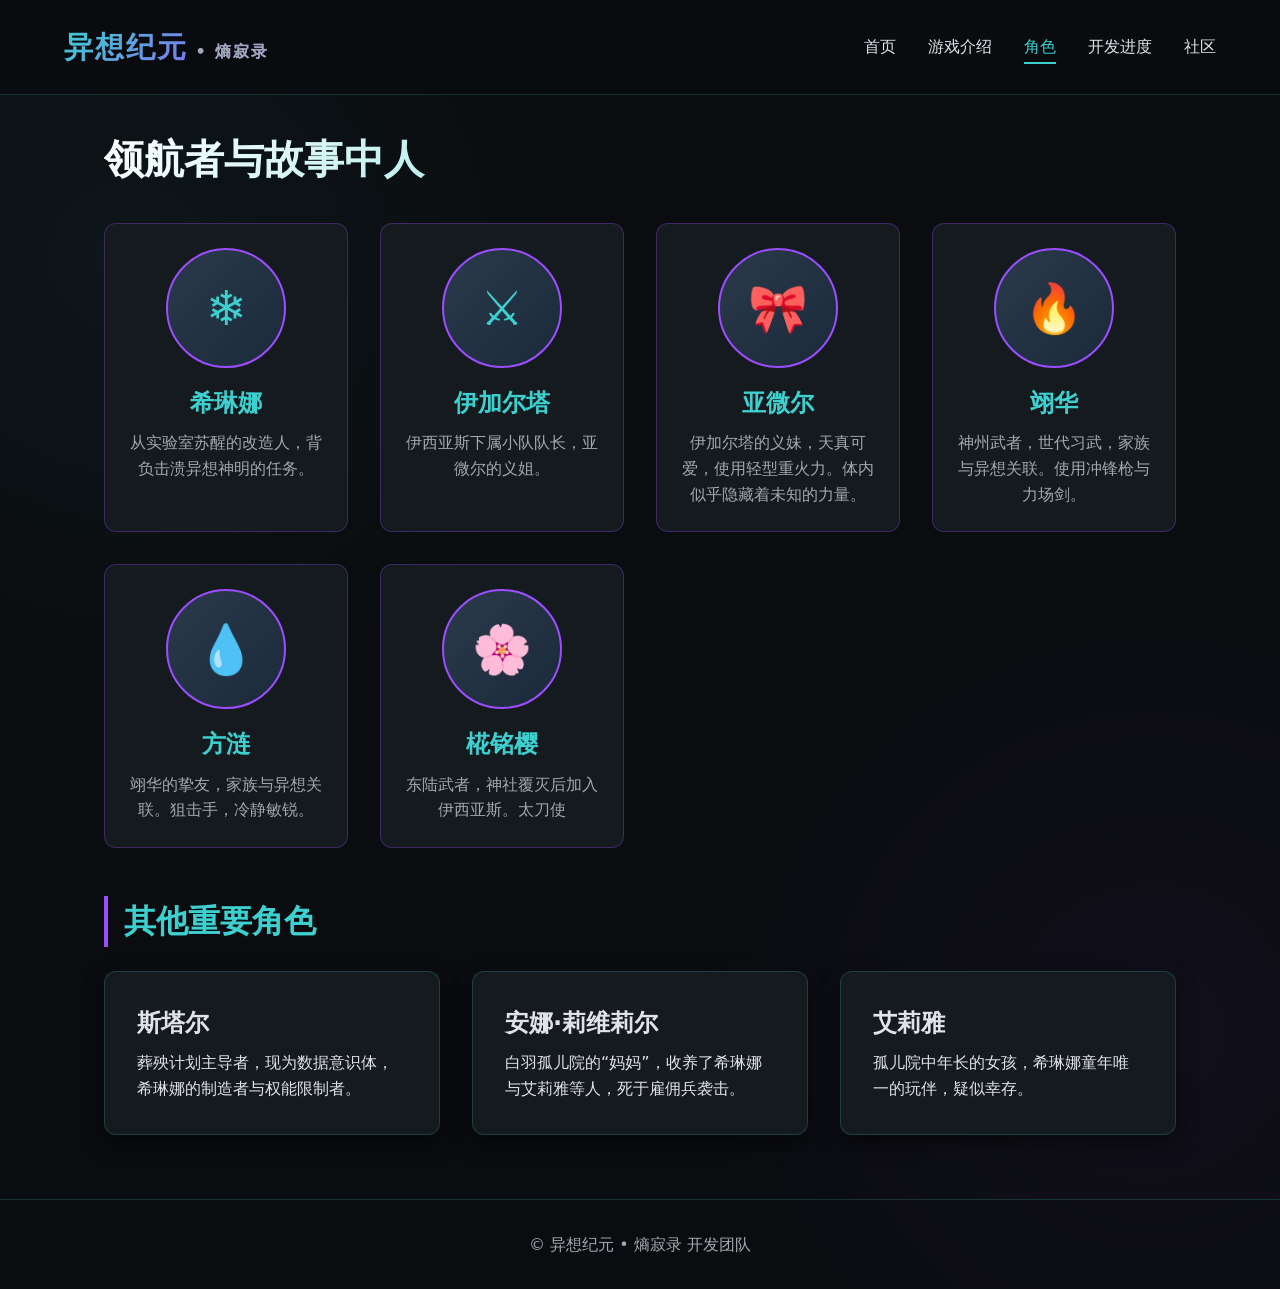
==== characters.html @ 0f1c640d "Add files via upload" ====
<!DOCTYPE html>
<html lang="zh">
<head>
    <meta charset="UTF-8">
    <meta name="viewport" content="width=device-width, initial-scale=1.0">
    <title>角色 · 主线剧情</title>
    <link rel="stylesheet" href="style.css">
</head>
<body>
    <nav class="navbar">
        <div class="logo">异想纪元<span> • ︎熵寂录</span></div>
        <div class="nav-links">
            <a href="index.html">首页</a>
            <a href="game.html">游戏介绍</a>
            <a href="characters.html" class="active">角色</a>
            <a href="progress.html">开发进度</a>
            <a href="community.html">社区</a>
        </div>
    </nav>

    <main class="container">
        <h1>领航者与故事中人</h1>
        <div class="char-grid">
            <!-- 希琳娜 -->
            <div class="char-card">
                <div class="char-avatar">❄️</div>
                <div class="char-name">希琳娜</div>
                <div class="char-desc">从实验室苏醒的改造人，背负击溃异想神明的任务。</div>
            </div>
            <!-- 伊加尔塔 -->
            <div class="char-card">
                <div class="char-avatar">⚔️</div>
                <div class="char-name">伊加尔塔</div>
                <div class="char-desc">伊西亚斯下属小队队长，亚微尔的义姐。</div>
            </div>
            <!-- 亚微尔 -->
            <div class="char-card">
                <div class="char-avatar">🎀</div>
                <div class="char-name">亚微尔</div>
                <div class="char-desc">伊加尔塔的义妹，天真可爱，使用轻型重火力。体内似乎隐藏着未知的力量。</div>
            </div>
            <!-- 翊华 -->
            <div class="char-card">
                <div class="char-avatar">🔥</div>
                <div class="char-name">翊华</div>
                <div class="char-desc">神州武者，世代习武，家族与异想关联。使用冲锋枪与力场剑。</div>
            </div>
            <!-- 方涟 -->
            <div class="char-card">
                <div class="char-avatar">💧</div>
                <div class="char-name">方涟</div>
                <div class="char-desc">翊华的挚友，家族与异想关联。狙击手，冷静敏锐。</div>
            </div>
            <!-- 椛铭樱 -->
            <div class="char-card">
                <div class="char-avatar">🌸</div>
                <div class="char-name">椛铭樱</div>
                <div class="char-desc">东陆武者，神社覆灭后加入伊西亚斯。太刀使</div>
            </div>
        </div>

        <section style="margin-top: 3rem;">
            <h2>其他重要角色</h2>
            <div style="display: flex; gap: 2rem; flex-wrap: wrap;">
                <div class="card" style="flex:1;">
                    <h3>斯塔尔</h3>
                    <p>葬殃计划主导者，现为数据意识体，希琳娜的制造者与权能限制者。</p>
                </div>
                <div class="card" style="flex:1;">
                    <h3>安娜·莉维莉尔</h3>
                    <p>白羽孤儿院的“妈妈”，收养了希琳娜与艾莉雅等人，死于雇佣兵袭击。</p>
                </div>
                <div class="card" style="flex:1;">
                    <h3>艾莉雅</h3>
                    <p>孤儿院中年长的女孩，希琳娜童年唯一的玩伴，疑似幸存。</p>
                </div>
            </div>
        </section>
    </main>

    <footer class="footer">
        <p>© 异想纪元 • ︎熵寂录 开发团队</p>
    </footer>
</body>
</html>
---- style.css ----
/* 全局样式 - 异想纪元官网 */
:root {
    --bg-dark: #0a0c0f;
    --bg-card: #151a1f;
    --text-light: #e0e4e8;
    --text-dim: #a0a8b0;
    --accent-cyan: #3ecfcf;
    --accent-purple: #9b4dff;
    --accent-red: #ff4d6d;
    --border-glow: 0 0 10px rgba(62, 207, 207, 0.3);
    --font-main: 'Segoe UI', 'Roboto', system-ui, sans-serif;
}

* {
    margin: 0;
    padding: 0;
    box-sizing: border-box;
}

body {
    font-family: var(--font-main);
    background-color: var(--bg-dark);
    color: var(--text-light);
    line-height: 1.6;
    background-image: radial-gradient(circle at 10% 20%, rgba(62, 207, 207, 0.05) 0%, transparent 30%),
                      radial-gradient(circle at 90% 80%, rgba(155, 77, 255, 0.05) 0%, transparent 30%);
    min-height: 100vh;
}

a {
    color: var(--accent-cyan);
    text-decoration: none;
    transition: color 0.2s;
}
a:hover {
    color: var(--accent-purple);
}

/* 导航栏 */
.navbar {
    display: flex;
    justify-content: space-between;
    align-items: center;
    padding: 1.5rem 5%;
    border-bottom: 1px solid rgba(62, 207, 207, 0.2);
    background: rgba(10, 12, 15, 0.95);
    backdrop-filter: blur(5px);
    position: sticky;
    top: 0;
    z-index: 100;
}
.logo {
    font-size: 1.8rem;
    font-weight: 700;
    letter-spacing: 2px;
    background: linear-gradient(135deg, var(--accent-cyan), var(--accent-purple));
    -webkit-background-clip: text;
    background-clip: text;
    color: transparent;
}
.logo span {
    font-size: 1rem;
    color: var(--text-dim);
    background: none;
    -webkit-background-clip: unset;
    background-clip: unset;
}
.nav-links {
    display: flex;
    gap: 2rem;
}
.nav-links a {
    color: var(--text-light);
    font-weight: 500;
    position: relative;
}
.nav-links a::after {
    content: '';
    position: absolute;
    bottom: -4px;
    left: 0;
    width: 0;
    height: 2px;
    background: var(--accent-cyan);
    transition: width 0.2s;
}
.nav-links a:hover::after,
.nav-links a.active::after {
    width: 100%;
}
.nav-links a.active {
    color: var(--accent-cyan);
}

/* 主容器 */
.container {
    max-width: 1200px;
    margin: 2rem auto;
    padding: 0 5%;
}

/* 卡片通用样式 */
.card {
    background: var(--bg-card);
    border-radius: 12px;
    padding: 2rem;
    border: 1px solid rgba(62, 207, 207, 0.2);
    box-shadow: 0 8px 20px rgba(0,0,0,0.5);
    transition: transform 0.2s, border-color 0.2s;
}
.card:hover {
    border-color: var(--accent-cyan);
    box-shadow: var(--border-glow);
}

/* 标题 */
h1 {
    font-size: 2.5rem;
    margin-bottom: 1rem;
    background: linear-gradient(135deg, #fff, var(--accent-cyan));
    -webkit-background-clip: text;
    background-clip: text;
    color: transparent;
}
h2 {
    font-size: 2rem;
    margin-bottom: 1.5rem;
    color: var(--accent-cyan);
    border-left: 4px solid var(--accent-purple);
    padding-left: 1rem;
}
h3 {
    font-size: 1.5rem;
    margin-bottom: 0.5rem;
    color: var(--text-light);
}

/* 按钮 */
.btn {
    display: inline-block;
    background: transparent;
    border: 1px solid var(--accent-cyan);
    color: var(--accent-cyan);
    padding: 0.8rem 2rem;
    border-radius: 30px;
    font-weight: 600;
    transition: all 0.2s;
}
.btn:hover {
    background: var(--accent-cyan);
    color: var(--bg-dark);
    box-shadow: 0 0 15px var(--accent-cyan);
}

/* 进度条（开发进度用） */
.progress-bar {
    background: #2a2f35;
    height: 20px;
    border-radius: 10px;
    overflow: hidden;
    margin: 0.5rem 0;
}
.progress-fill {
    height: 100%;
    background: linear-gradient(90deg, var(--accent-cyan), var(--accent-purple));
    width: 0%;
    border-radius: 10px;
}

/* 角色网格 */
.char-grid {
    display: grid;
    grid-template-columns: repeat(auto-fit, minmax(200px, 1fr));
    gap: 2rem;
    margin-top: 2rem;
}
.char-card {
    text-align: center;
    background: var(--bg-card);
    padding: 1.5rem;
    border-radius: 12px;
    border: 1px solid rgba(155, 77, 255, 0.3);
    transition: all 0.2s;
}
.char-card:hover {
    border-color: var(--accent-cyan);
    transform: translateY(-5px);
}
.char-avatar {
    width: 120px;
    height: 120px;
    border-radius: 50%;
    margin: 0 auto 1rem;
    background: linear-gradient(135deg, #2a3a4a, #1a2a3a);
    display: flex;
    align-items: center;
    justify-content: center;
    font-size: 3rem;
    color: var(--accent-cyan);
    border: 2px solid var(--accent-purple);
}
.char-name {
    font-size: 1.5rem;
    font-weight: 600;
    color: var(--accent-cyan);
}
.char-desc {
    color: var(--text-dim);
    margin-top: 0.5rem;
}

/* 页脚 */
.footer {
    margin-top: 4rem;
    text-align: center;
    padding: 2rem;
    border-top: 1px solid rgba(62, 207, 207, 0.2);
    color: var(--text-dim);
}

/* 响应式 */
@media (max-width: 768px) {
    .navbar {
        flex-direction: column;
        gap: 1rem;
    }
    .nav-links {
        gap: 1rem;
        flex-wrap: wrap;
        justify-content: center;
    }
    h1 {
        font-size: 2rem;
    }
}
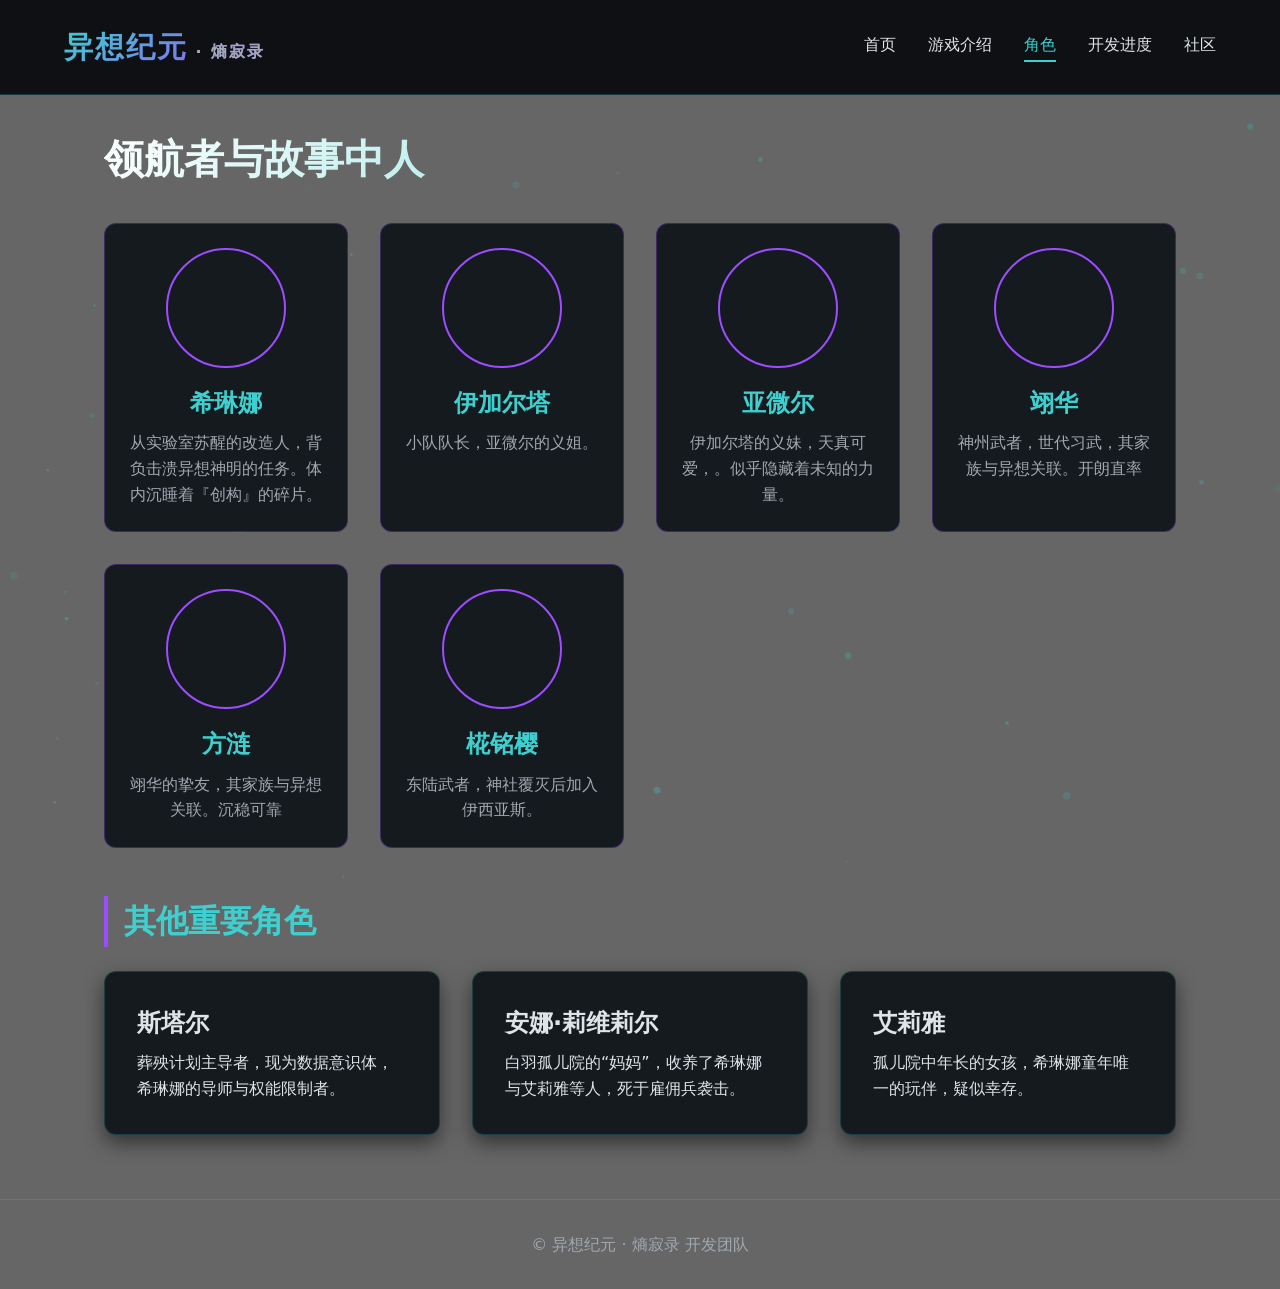
==== commit f8353d66: "Add files via upload" ====
--- a/characters.html
+++ b/characters.html
@@ -3,12 +3,21 @@
 <head>
     <meta charset="UTF-8">
     <meta name="viewport" content="width=device-width, initial-scale=1.0">
-    <title>角色 · 主线剧情</title>
+    <title>角色 · 异想纪元 · 熵寂录</title>
+    <link href="https://unpkg.com/aos@2.3.1/dist/aos.css" rel="stylesheet">
     <link rel="stylesheet" href="style.css">
 </head>
-<body>
+<body class="page-characters">
+    <div id="loading">
+        <div class="loading-content">
+            <div class="spinner"></div>
+            <div class="loading-text">100% Updating...</div>
+        </div>
+    </div>
+    <canvas id="bg-canvas"></canvas>
+
     <nav class="navbar">
-        <div class="logo">异想纪元<span> • ︎熵寂录</span></div>
+        <div class="logo">异想纪元<span> · 熵寂录</span></div>
         <div class="nav-links">
             <a href="index.html">首页</a>
             <a href="game.html">游戏介绍</a>
@@ -19,58 +28,58 @@
     </nav>
 
     <main class="container">
-        <h1>领航者与故事中人</h1>
+        <h1 data-aos="fade-up">领航者与故事中人</h1>
         <div class="char-grid">
             <!-- 希琳娜 -->
-            <div class="char-card">
-                <div class="char-avatar">❄️</div>
+            <div class="char-card" data-aos="fade-up" data-aos-delay="0">
+                <div class="char-avatar" style="background-image: url('images/希琳娜.jpg');"></div>
                 <div class="char-name">希琳娜</div>
-                <div class="char-desc">从实验室苏醒的改造人，背负击溃异想神明的任务。</div>
+                <div class="char-desc">从实验室苏醒的改造人，背负击溃异想神明的任务。体内沉睡着『创构』的碎片。</div>
             </div>
             <!-- 伊加尔塔 -->
-            <div class="char-card">
-                <div class="char-avatar">⚔️</div>
+            <div class="char-card" data-aos="fade-up" data-aos-delay="50">
+                <div class="char-avatar" style="background-image: url('images/伊加尔塔.jpg');"></div>
                 <div class="char-name">伊加尔塔</div>
-                <div class="char-desc">伊西亚斯下属小队队长，亚微尔的义姐。</div>
+                <div class="char-desc">小队队长，亚微尔的义姐。</div>
             </div>
             <!-- 亚微尔 -->
-            <div class="char-card">
-                <div class="char-avatar">🎀</div>
+            <div class="char-card" data-aos="fade-up" data-aos-delay="100">
+                <div class="char-avatar" style="background-image: url('images/亚微尔.jpg');"></div>
                 <div class="char-name">亚微尔</div>
-                <div class="char-desc">伊加尔塔的义妹，天真可爱，使用轻型重火力。体内似乎隐藏着未知的力量。</div>
+                <div class="char-desc">伊加尔塔的义妹，天真可爱，。似乎隐藏着未知的力量。</div>
             </div>
             <!-- 翊华 -->
-            <div class="char-card">
-                <div class="char-avatar">🔥</div>
+            <div class="char-card" data-aos="fade-up" data-aos-delay="150">
+                <div class="char-avatar" style="background-image: url('images/翊华.jpg');"></div>
                 <div class="char-name">翊华</div>
-                <div class="char-desc">神州武者，世代习武，家族与异想关联。使用冲锋枪与力场剑。</div>
+                <div class="char-desc">神州武者，世代习武，其家族与异想关联。开朗直率</div>
             </div>
             <!-- 方涟 -->
-            <div class="char-card">
-                <div class="char-avatar">💧</div>
+            <div class="char-card" data-aos="fade-up" data-aos-delay="200">
+                <div class="char-avatar" style="background-image: url('images/方涟.jpg');"></div>
                 <div class="char-name">方涟</div>
-                <div class="char-desc">翊华的挚友，家族与异想关联。狙击手，冷静敏锐。</div>
+                <div class="char-desc">翊华的挚友，其家族与异想关联。沉稳可靠</div>
             </div>
             <!-- 椛铭樱 -->
-            <div class="char-card">
-                <div class="char-avatar">🌸</div>
+            <div class="char-card" data-aos="fade-up" data-aos-delay="250">
+                <div class="char-avatar" style="background-image: url('images/椛铭樱.jpg');"></div>
                 <div class="char-name">椛铭樱</div>
-                <div class="char-desc">东陆武者，神社覆灭后加入伊西亚斯。太刀使</div>
+                <div class="char-desc">东陆武者，神社覆灭后加入伊西亚斯。</div>
             </div>
         </div>
 
         <section style="margin-top: 3rem;">
-            <h2>其他重要角色</h2>
+            <h2 data-aos="fade-up">其他重要角色</h2>
             <div style="display: flex; gap: 2rem; flex-wrap: wrap;">
-                <div class="card" style="flex:1;">
+                <div class="card" data-aos="fade-up" data-aos-delay="0" style="flex:1;">
                     <h3>斯塔尔</h3>
-                    <p>葬殃计划主导者，现为数据意识体，希琳娜的制造者与权能限制者。</p>
+                    <p>葬殃计划主导者，现为数据意识体，希琳娜的导师与权能限制者。</p>
                 </div>
-                <div class="card" style="flex:1;">
+                <div class="card" data-aos="fade-up" data-aos-delay="100" style="flex:1;">
                     <h3>安娜·莉维莉尔</h3>
                     <p>白羽孤儿院的“妈妈”，收养了希琳娜与艾莉雅等人，死于雇佣兵袭击。</p>
                 </div>
-                <div class="card" style="flex:1;">
+                <div class="card" data-aos="fade-up" data-aos-delay="200" style="flex:1;">
                     <h3>艾莉雅</h3>
                     <p>孤儿院中年长的女孩，希琳娜童年唯一的玩伴，疑似幸存。</p>
                 </div>
@@ -79,7 +88,75 @@
     </main>
 
     <footer class="footer">
-        <p>© 异想纪元 • ︎熵寂录 开发团队</p>
+        <p>© 异想纪元 · 熵寂录 开发团队</p>
     </footer>
+
+    <script src="https://unpkg.com/aos@2.3.1/dist/aos.js"></script>
+    <script>
+       // 粒子动画
+        const canvas = document.getElementById('bg-canvas');
+        const ctx = canvas.getContext('2d');
+        let width, height;
+        let particles = [];
+
+        function initParticles() {
+            width = window.innerWidth;
+            height = window.innerHeight;
+            canvas.width = width;
+            canvas.height = height;
+
+            const particleCount = 80;
+            particles = [];
+            for (let i = 0; i < particleCount; i++) {
+                particles.push({
+                    x: Math.random() * width,
+                    y: Math.random() * height,
+                    size: Math.random() * 3 + 1,
+                    speedX: (Math.random() - 0.5) * 0.5,
+                    speedY: (Math.random() - 0.5) * 0.5,
+                    color: `rgba(62, 207, 207, ${Math.random() * 0.3})`
+                });
+            }
+        }
+
+        function drawParticles() {
+            ctx.clearRect(0, 0, width, height);
+            particles.forEach(p => {
+                ctx.beginPath();
+                ctx.arc(p.x, p.y, p.size, 0, Math.PI * 2);
+                ctx.fillStyle = p.color;
+                ctx.fill();
+
+                p.x += p.speedX;
+                p.y += p.speedY;
+
+                if (p.x < 0 || p.x > width) p.speedX *= -1;
+                if (p.y < 0 || p.y > height) p.speedY *= -1;
+            });
+            requestAnimationFrame(drawParticles);
+        }
+
+        window.addEventListener('resize', () => {
+            initParticles();
+        });
+
+        initParticles();
+        drawParticles();
+
+        // 加载动画消失
+        window.addEventListener('load', function() {
+            const loading = document.getElementById('loading');
+            setTimeout(() => {
+                loading.classList.add('fade-out');
+            }, 800);
+        });
+
+        // 初始化 AOS
+        AOS.init({
+            duration: 800,
+            once: true,
+            offset: 0
+        });
+    </script>
 </body>
 </html>
--- a/style.css
+++ b/style.css
@@ -1,4 +1,4 @@
-/* 全局样式 - 异想纪元官网 */
+/* 全局样式 - 异想纪元·熵寂录（增强动画版） */
 :root {
     --bg-dark: #0a0c0f;
     --bg-card: #151a1f;
@@ -9,6 +9,7 @@
     --accent-red: #ff4d6d;
     --border-glow: 0 0 10px rgba(62, 207, 207, 0.3);
     --font-main: 'Segoe UI', 'Roboto', system-ui, sans-serif;
+    --transition-standard: all 0.2s ease;
 }
 
 * {
@@ -17,20 +18,113 @@
     box-sizing: border-box;
 }
 
+html {
+    scroll-behavior: smooth;
+}
+
 body {
     font-family: var(--font-main);
-    background-color: var(--bg-dark);
     color: var(--text-light);
     line-height: 1.6;
-    background-image: radial-gradient(circle at 10% 20%, rgba(62, 207, 207, 0.05) 0%, transparent 30%),
-                      radial-gradient(circle at 90% 80%, rgba(155, 77, 255, 0.05) 0%, transparent 30%);
     min-height: 100vh;
+    position: relative;
+}
+
+/* 各页面独立背景（带半透明遮罩） */
+body.page-home {
+    background:
+        linear-gradient(rgba(0, 0, 0, 0.6), rgba(0, 0, 0, 0.6)),
+        url('images/home-bg.jpg') center/cover no-repeat fixed;
+}
+body.page-game {
+    background:
+        linear-gradient(rgba(0, 0, 0, 0.6), rgba(0, 0, 0, 0.6)),
+        url('images/game-bg.jpg') center/cover no-repeat fixed;
+}
+body.page-characters {
+    background:
+        linear-gradient(rgba(0, 0, 0, 0.6), rgba(0, 0, 0, 0.6)),
+        url('images/characters-bg.jpg') center/cover no-repeat fixed;
+}
+body.page-progress {
+    background:
+        linear-gradient(rgba(0, 0, 0, 0.6), rgba(0, 0, 0, 0.6)),
+        url('images/progress-bg.jpg') center/cover no-repeat fixed;
+}
+body.page-community {
+    background:
+        linear-gradient(rgba(0, 0, 0, 0.6), rgba(0, 0, 0, 0.6)),
+        url('images/community-bg.jpg') center/cover no-repeat fixed;
+}
+
+/* 粒子画布背景 */
+#bg-canvas {
+    position: fixed;
+    top: 0;
+    left: 0;
+    width: 100%;
+    height: 100%;
+    z-index: -2;
+    pointer-events: none;
+}
+
+/* 加载动画 */
+#loading {
+    position: fixed;
+    top: 0;
+    left: 0;
+    width: 100%;
+    height: 100%;
+    background: rgba(10, 12, 15, 0.95);
+    backdrop-filter: blur(5px);
+    z-index: 9999;
+    display: flex;
+    justify-content: center;
+    align-items: center;
+    transition: opacity 0.5s ease;
+    pointer-events: none;
+}
+#loading.fade-out {
+    opacity: 0;
+}
+.loading-content {
+    text-align: center;
+    color: var(--accent-cyan);
+}
+.spinner {
+    width: 60px;
+    height: 60px;
+    margin: 0 auto 20px;
+    border: 4px solid rgba(62, 207, 207, 0.2);
+    border-top: 4px solid var(--accent-cyan);
+    border-radius: 50%;
+    animation: spin 1s linear infinite;
+    box-shadow: 0 0 20px var(--accent-cyan);
+}
+@keyframes spin {
+    0% { transform: rotate(0deg); }
+    100% { transform: rotate(360deg); }
+}
+.loading-text {
+    font-size: 1.8rem;
+    font-weight: 600;
+    letter-spacing: 4px;
+    text-transform: uppercase;
+    background: linear-gradient(135deg, var(--accent-cyan), var(--accent-purple));
+    -webkit-background-clip: text;
+    background-clip: text;
+    color: transparent;
+    animation: pulse 1.5s ease-in-out infinite;
+}
+@keyframes pulse {
+    0%, 100% { opacity: 1; }
+    50% { opacity: 0.6; }
 }
 
 a {
     color: var(--accent-cyan);
     text-decoration: none;
-    transition: color 0.2s;
+    transition: var(--transition-standard);
 }
 a:hover {
     color: var(--accent-purple);
@@ -73,11 +167,12 @@
     color: var(--text-light);
     font-weight: 500;
     position: relative;
+    padding-bottom: 4px;
 }
 .nav-links a::after {
     content: '';
     position: absolute;
-    bottom: -4px;
+    bottom: 0;
     left: 0;
     width: 0;
     height: 2px;
@@ -87,6 +182,9 @@
 .nav-links a:hover::after,
 .nav-links a.active::after {
     width: 100%;
+}
+.nav-links a:hover {
+    color: var(--accent-cyan);
 }
 .nav-links a.active {
     color: var(--accent-cyan);
@@ -106,11 +204,34 @@
     padding: 2rem;
     border: 1px solid rgba(62, 207, 207, 0.2);
     box-shadow: 0 8px 20px rgba(0,0,0,0.5);
-    transition: transform 0.2s, border-color 0.2s;
+    transition: var(--transition-standard);
+    position: relative;
+    overflow: hidden;
 }
 .card:hover {
     border-color: var(--accent-cyan);
-    box-shadow: var(--border-glow);
+    box-shadow: 0 0 15px var(--accent-cyan);
+    transform: translateY(-4px);
+}
+
+/* 卡片波纹效果（跟随鼠标可选，此处用纯CSS简化） */
+.card::before {
+    content: '';
+    position: absolute;
+    top: var(--y, 50%);
+    left: var(--x, 50%);
+    width: 0;
+    height: 0;
+    border-radius: 50%;
+    background: radial-gradient(circle, rgba(62, 207, 207, 0.2) 0%, transparent 70%);
+    transform: translate(-50%, -50%);
+    transition: width 0.3s ease, height 0.3s ease;
+    pointer-events: none;
+    z-index: 0;
+}
+.card:hover::before {
+    width: 300px;
+    height: 300px;
 }
 
 /* 标题 */
@@ -144,15 +265,22 @@
     padding: 0.8rem 2rem;
     border-radius: 30px;
     font-weight: 600;
-    transition: all 0.2s;
+    transition: var(--transition-standard);
+    position: relative;
+    overflow: hidden;
+    z-index: 1;
 }
 .btn:hover {
     background: var(--accent-cyan);
     color: var(--bg-dark);
     box-shadow: 0 0 15px var(--accent-cyan);
-}
-
-/* 进度条（开发进度用） */
+    transform: scale(1.05);
+}
+.btn:active {
+    transform: scale(0.98);
+}
+
+/* 进度条 */
 .progress-bar {
     background: #2a2f35;
     height: 20px;
@@ -165,6 +293,7 @@
     background: linear-gradient(90deg, var(--accent-cyan), var(--accent-purple));
     width: 0%;
     border-radius: 10px;
+    transition: width 0.6s ease;
 }
 
 /* 角色网格 */
@@ -180,24 +309,27 @@
     padding: 1.5rem;
     border-radius: 12px;
     border: 1px solid rgba(155, 77, 255, 0.3);
-    transition: all 0.2s;
+    transition: var(--transition-standard);
 }
 .char-card:hover {
     border-color: var(--accent-cyan);
-    transform: translateY(-5px);
+    transform: translateY(-8px) scale(1.02);
+    box-shadow: 0 12px 25px rgba(0,0,0,0.5);
 }
 .char-avatar {
     width: 120px;
     height: 120px;
     border-radius: 50%;
     margin: 0 auto 1rem;
-    background: linear-gradient(135deg, #2a3a4a, #1a2a3a);
-    display: flex;
-    align-items: center;
-    justify-content: center;
-    font-size: 3rem;
-    color: var(--accent-cyan);
+    background-size: cover;
+    background-position: center;
+    background-repeat: no-repeat;
     border: 2px solid var(--accent-purple);
+    transition: var(--transition-standard);
+}
+.char-card:hover .char-avatar {
+    border-color: var(--accent-cyan);
+    box-shadow: 0 0 15px var(--accent-cyan);
 }
 .char-name {
     font-size: 1.5rem;
@@ -232,4 +364,8 @@
     h1 {
         font-size: 2rem;
     }
+    .char-avatar {
+        width: 100px;
+        height: 100px;
+    }
 }
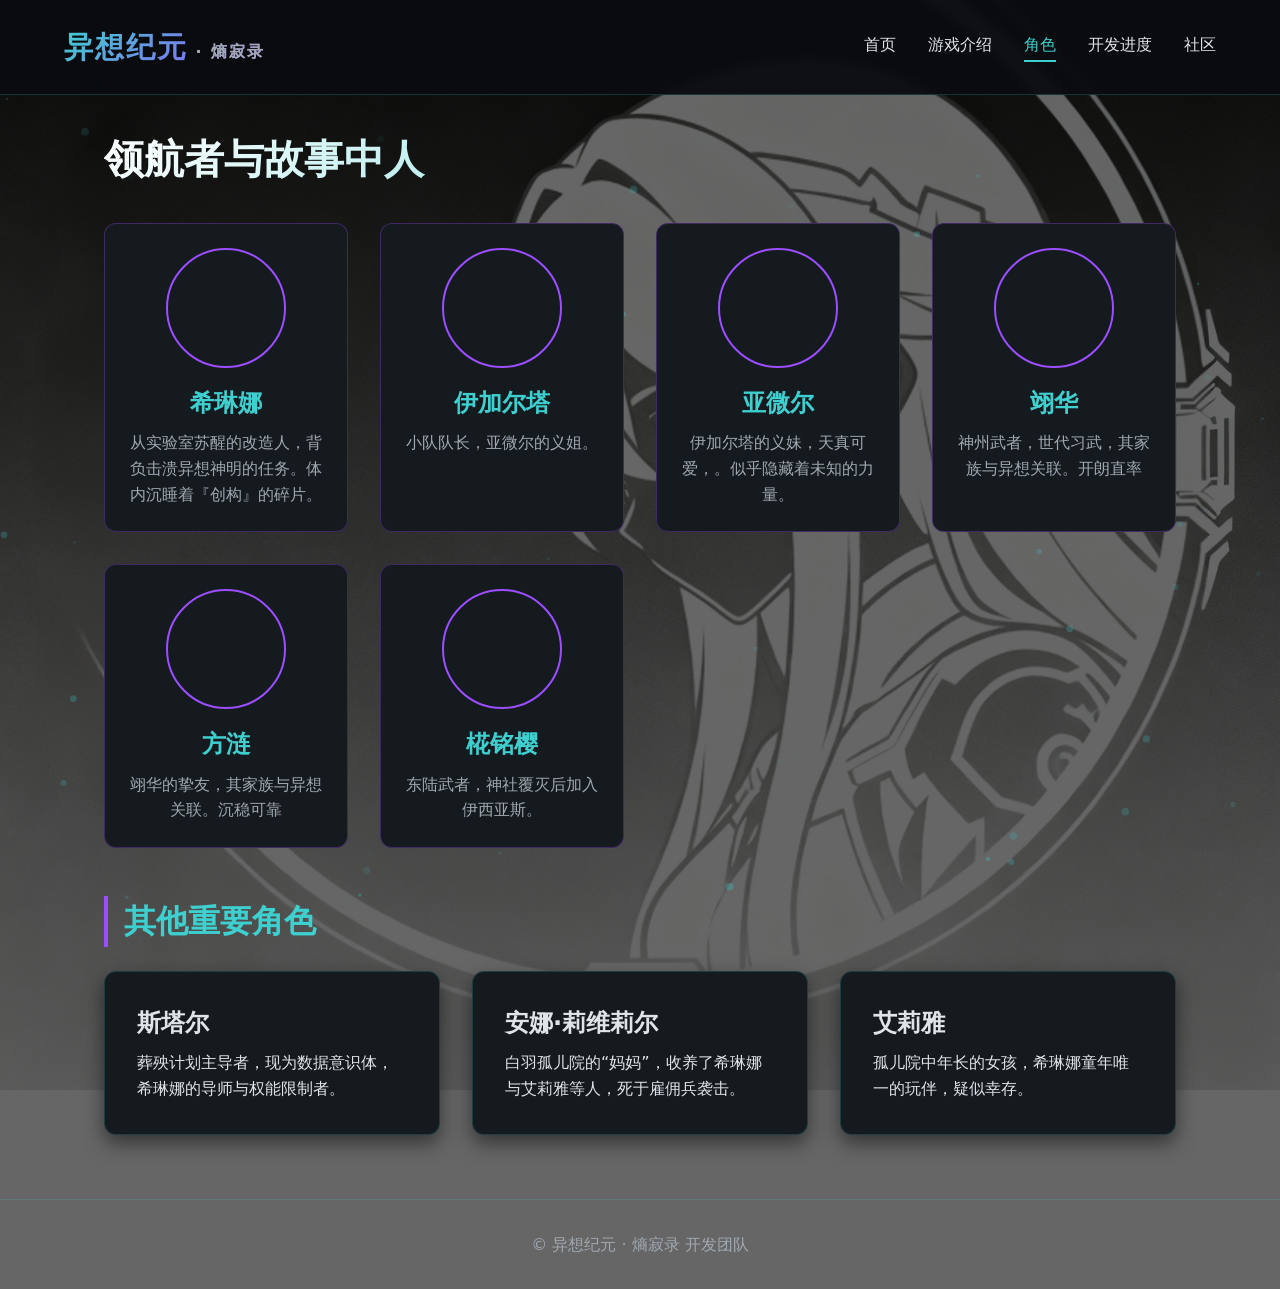
==== commit 62b2d027: "Update characters.html" ====
--- a/characters.html
+++ b/characters.html
@@ -144,7 +144,7 @@
         drawParticles();
 
         // 加载动画消失
-        window.addEventListener('load', function() {
+        document.addEventListener('DOMContentLoaded', function() {
             const loading = document.getElementById('loading');
             setTimeout(() => {
                 loading.classList.add('fade-out');
@@ -159,4 +159,4 @@
         });
     </script>
 </body>
-</html>+</html>
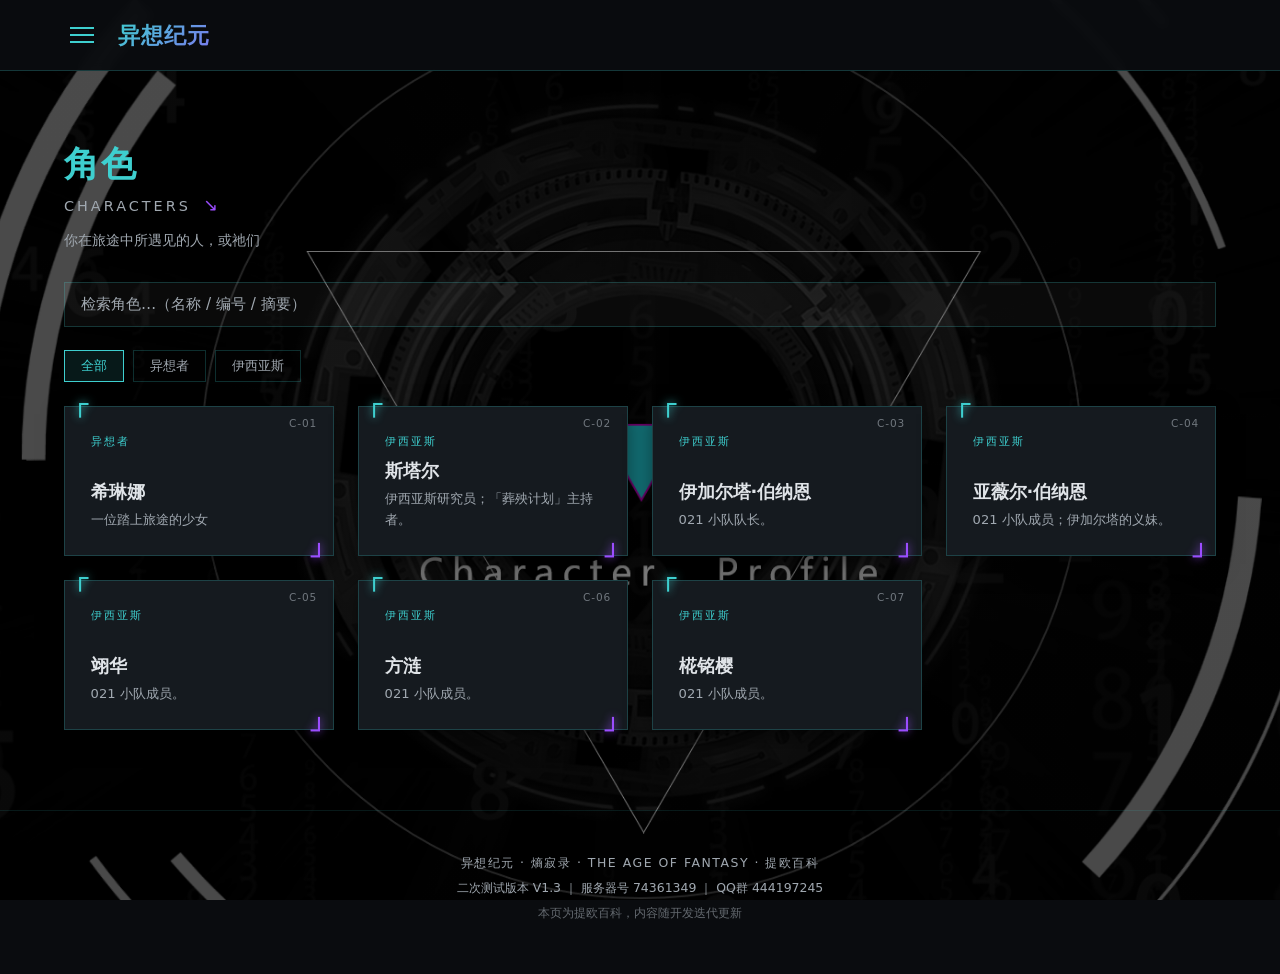
==== commit 69e92f13: "替换为全新版本的网站代码" ====
--- a/characters.html
+++ b/characters.html
@@ -2,161 +2,16 @@
 <html lang="zh">
 <head>
     <meta charset="UTF-8">
-    <meta name="viewport" content="width=device-width, initial-scale=1.0">
-    <title>角色 · 异想纪元 · 熵寂录</title>
+    <meta name="viewport" content="width=device-width, initial-scale=1.0, maximum-scale=1.0, user-scalable=yes">
+    <title>角色 · 异想纪元·熵寂录</title>
     <link href="https://unpkg.com/aos@2.3.1/dist/aos.css" rel="stylesheet">
     <link rel="stylesheet" href="style.css">
 </head>
-<body class="page-characters">
-    <div id="loading">
-        <div class="loading-content">
-            <div class="spinner"></div>
-            <div class="loading-text">100% Updating...</div>
-        </div>
-    </div>
+<body data-page="characters">
     <canvas id="bg-canvas"></canvas>
-
-    <nav class="navbar">
-        <div class="logo">异想纪元<span> · 熵寂录</span></div>
-        <div class="nav-links">
-            <a href="index.html">首页</a>
-            <a href="game.html">游戏介绍</a>
-            <a href="characters.html" class="active">角色</a>
-            <a href="progress.html">开发进度</a>
-            <a href="community.html">社区</a>
-        </div>
-    </nav>
-
-    <main class="container">
-        <h1 data-aos="fade-up">领航者与故事中人</h1>
-        <div class="char-grid">
-            <!-- 希琳娜 -->
-            <div class="char-card" data-aos="fade-up" data-aos-delay="0">
-                <div class="char-avatar" style="background-image: url('images/希琳娜.jpg');"></div>
-                <div class="char-name">希琳娜</div>
-                <div class="char-desc">从实验室苏醒的改造人，背负击溃异想神明的任务。体内沉睡着『创构』的碎片。</div>
-            </div>
-            <!-- 伊加尔塔 -->
-            <div class="char-card" data-aos="fade-up" data-aos-delay="50">
-                <div class="char-avatar" style="background-image: url('images/伊加尔塔.jpg');"></div>
-                <div class="char-name">伊加尔塔</div>
-                <div class="char-desc">小队队长，亚微尔的义姐。</div>
-            </div>
-            <!-- 亚微尔 -->
-            <div class="char-card" data-aos="fade-up" data-aos-delay="100">
-                <div class="char-avatar" style="background-image: url('images/亚微尔.jpg');"></div>
-                <div class="char-name">亚微尔</div>
-                <div class="char-desc">伊加尔塔的义妹，天真可爱，。似乎隐藏着未知的力量。</div>
-            </div>
-            <!-- 翊华 -->
-            <div class="char-card" data-aos="fade-up" data-aos-delay="150">
-                <div class="char-avatar" style="background-image: url('images/翊华.jpg');"></div>
-                <div class="char-name">翊华</div>
-                <div class="char-desc">神州武者，世代习武，其家族与异想关联。开朗直率</div>
-            </div>
-            <!-- 方涟 -->
-            <div class="char-card" data-aos="fade-up" data-aos-delay="200">
-                <div class="char-avatar" style="background-image: url('images/方涟.jpg');"></div>
-                <div class="char-name">方涟</div>
-                <div class="char-desc">翊华的挚友，其家族与异想关联。沉稳可靠</div>
-            </div>
-            <!-- 椛铭樱 -->
-            <div class="char-card" data-aos="fade-up" data-aos-delay="250">
-                <div class="char-avatar" style="background-image: url('images/椛铭樱.jpg');"></div>
-                <div class="char-name">椛铭樱</div>
-                <div class="char-desc">东陆武者，神社覆灭后加入伊西亚斯。</div>
-            </div>
-        </div>
-
-        <section style="margin-top: 3rem;">
-            <h2 data-aos="fade-up">其他重要角色</h2>
-            <div style="display: flex; gap: 2rem; flex-wrap: wrap;">
-                <div class="card" data-aos="fade-up" data-aos-delay="0" style="flex:1;">
-                    <h3>斯塔尔</h3>
-                    <p>葬殃计划主导者，现为数据意识体，希琳娜的导师与权能限制者。</p>
-                </div>
-                <div class="card" data-aos="fade-up" data-aos-delay="100" style="flex:1;">
-                    <h3>安娜·莉维莉尔</h3>
-                    <p>白羽孤儿院的“妈妈”，收养了希琳娜与艾莉雅等人，死于雇佣兵袭击。</p>
-                </div>
-                <div class="card" data-aos="fade-up" data-aos-delay="200" style="flex:1;">
-                    <h3>艾莉雅</h3>
-                    <p>孤儿院中年长的女孩，希琳娜童年唯一的玩伴，疑似幸存。</p>
-                </div>
-            </div>
-        </section>
-    </main>
-
-    <footer class="footer">
-        <p>© 异想纪元 · 熵寂录 开发团队</p>
-    </footer>
-
+    <main class="scroll-content"><!-- app.js 渲染 --></main>
+    <script src="data.js"></script>
     <script src="https://unpkg.com/aos@2.3.1/dist/aos.js"></script>
-    <script>
-       // 粒子动画
-        const canvas = document.getElementById('bg-canvas');
-        const ctx = canvas.getContext('2d');
-        let width, height;
-        let particles = [];
-
-        function initParticles() {
-            width = window.innerWidth;
-            height = window.innerHeight;
-            canvas.width = width;
-            canvas.height = height;
-
-            const particleCount = 80;
-            particles = [];
-            for (let i = 0; i < particleCount; i++) {
-                particles.push({
-                    x: Math.random() * width,
-                    y: Math.random() * height,
-                    size: Math.random() * 3 + 1,
-                    speedX: (Math.random() - 0.5) * 0.5,
-                    speedY: (Math.random() - 0.5) * 0.5,
-                    color: `rgba(62, 207, 207, ${Math.random() * 0.3})`
-                });
-            }
-        }
-
-        function drawParticles() {
-            ctx.clearRect(0, 0, width, height);
-            particles.forEach(p => {
-                ctx.beginPath();
-                ctx.arc(p.x, p.y, p.size, 0, Math.PI * 2);
-                ctx.fillStyle = p.color;
-                ctx.fill();
-
-                p.x += p.speedX;
-                p.y += p.speedY;
-
-                if (p.x < 0 || p.x > width) p.speedX *= -1;
-                if (p.y < 0 || p.y > height) p.speedY *= -1;
-            });
-            requestAnimationFrame(drawParticles);
-        }
-
-        window.addEventListener('resize', () => {
-            initParticles();
-        });
-
-        initParticles();
-        drawParticles();
-
-        // 加载动画消失
-        document.addEventListener('DOMContentLoaded', function() {
-            const loading = document.getElementById('loading');
-            setTimeout(() => {
-                loading.classList.add('fade-out');
-            }, 800);
-        });
-
-        // 初始化 AOS
-        AOS.init({
-            duration: 800,
-            once: true,
-            offset: 0
-        });
-    </script>
+    <script src="app.js"></script>
 </body>
 </html>
--- a/style.css
+++ b/style.css
@@ -1,371 +1,227 @@
-/* 全局样式 - 异想纪元·熵寂录（增强动画版） */
-:root {
-    --bg-dark: #0a0c0f;
-    --bg-card: #151a1f;
-    --text-light: #e0e4e8;
-    --text-dim: #a0a8b0;
-    --accent-cyan: #3ecfcf;
-    --accent-purple: #9b4dff;
-    --accent-red: #ff4d6d;
-    --border-glow: 0 0 10px rgba(62, 207, 207, 0.3);
-    --font-main: 'Segoe UI', 'Roboto', system-ui, sans-serif;
-    --transition-standard: all 0.2s ease;
-}
-
-* {
-    margin: 0;
-    padding: 0;
-    box-sizing: border-box;
-}
-
-html {
-    scroll-behavior: smooth;
-}
-
-body {
-    font-family: var(--font-main);
-    color: var(--text-light);
-    line-height: 1.6;
-    min-height: 100vh;
-    position: relative;
-}
-
-/* 各页面独立背景（带半透明遮罩） */
-body.page-home {
-    background:
-        linear-gradient(rgba(0, 0, 0, 0.6), rgba(0, 0, 0, 0.6)),
-        url('images/home-bg.jpg') center/cover no-repeat fixed;
-}
-body.page-game {
-    background:
-        linear-gradient(rgba(0, 0, 0, 0.6), rgba(0, 0, 0, 0.6)),
-        url('images/game-bg.jpg') center/cover no-repeat fixed;
-}
-body.page-characters {
-    background:
-        linear-gradient(rgba(0, 0, 0, 0.6), rgba(0, 0, 0, 0.6)),
-        url('images/characters-bg.jpg') center/cover no-repeat fixed;
-}
-body.page-progress {
-    background:
-        linear-gradient(rgba(0, 0, 0, 0.6), rgba(0, 0, 0, 0.6)),
-        url('images/progress-bg.jpg') center/cover no-repeat fixed;
-}
-body.page-community {
-    background:
-        linear-gradient(rgba(0, 0, 0, 0.6), rgba(0, 0, 0, 0.6)),
-        url('images/community-bg.jpg') center/cover no-repeat fixed;
-}
-
-/* 粒子画布背景 */
-#bg-canvas {
-    position: fixed;
-    top: 0;
-    left: 0;
-    width: 100%;
-    height: 100%;
-    z-index: -2;
-    pointer-events: none;
-}
-
-/* 加载动画 */
-#loading {
-    position: fixed;
-    top: 0;
-    left: 0;
-    width: 100%;
-    height: 100%;
-    background: rgba(10, 12, 15, 0.95);
-    backdrop-filter: blur(5px);
-    z-index: 9999;
-    display: flex;
-    justify-content: center;
-    align-items: center;
-    transition: opacity 0.5s ease;
-    pointer-events: none;
-}
-#loading.fade-out {
-    opacity: 0;
-}
-.loading-content {
-    text-align: center;
-    color: var(--accent-cyan);
-}
-.spinner {
-    width: 60px;
-    height: 60px;
-    margin: 0 auto 20px;
-    border: 4px solid rgba(62, 207, 207, 0.2);
-    border-top: 4px solid var(--accent-cyan);
-    border-radius: 50%;
-    animation: spin 1s linear infinite;
-    box-shadow: 0 0 20px var(--accent-cyan);
-}
-@keyframes spin {
-    0% { transform: rotate(0deg); }
-    100% { transform: rotate(360deg); }
-}
-.loading-text {
-    font-size: 1.8rem;
-    font-weight: 600;
-    letter-spacing: 4px;
-    text-transform: uppercase;
-    background: linear-gradient(135deg, var(--accent-cyan), var(--accent-purple));
-    -webkit-background-clip: text;
-    background-clip: text;
-    color: transparent;
-    animation: pulse 1.5s ease-in-out infinite;
-}
-@keyframes pulse {
-    0%, 100% { opacity: 1; }
-    50% { opacity: 0.6; }
-}
-
-a {
-    color: var(--accent-cyan);
-    text-decoration: none;
-    transition: var(--transition-standard);
-}
-a:hover {
-    color: var(--accent-purple);
-}
-
-/* 导航栏 */
-.navbar {
-    display: flex;
-    justify-content: space-between;
-    align-items: center;
-    padding: 1.5rem 5%;
-    border-bottom: 1px solid rgba(62, 207, 207, 0.2);
-    background: rgba(10, 12, 15, 0.95);
-    backdrop-filter: blur(5px);
-    position: sticky;
-    top: 0;
-    z-index: 100;
-}
-.logo {
-    font-size: 1.8rem;
-    font-weight: 700;
-    letter-spacing: 2px;
-    background: linear-gradient(135deg, var(--accent-cyan), var(--accent-purple));
-    -webkit-background-clip: text;
-    background-clip: text;
-    color: transparent;
-}
-.logo span {
-    font-size: 1rem;
-    color: var(--text-dim);
-    background: none;
-    -webkit-background-clip: unset;
-    background-clip: unset;
-}
-.nav-links {
-    display: flex;
-    gap: 2rem;
-}
-.nav-links a {
-    color: var(--text-light);
-    font-weight: 500;
-    position: relative;
-    padding-bottom: 4px;
-}
-.nav-links a::after {
-    content: '';
-    position: absolute;
-    bottom: 0;
-    left: 0;
-    width: 0;
-    height: 2px;
-    background: var(--accent-cyan);
-    transition: width 0.2s;
-}
-.nav-links a:hover::after,
-.nav-links a.active::after {
-    width: 100%;
-}
-.nav-links a:hover {
-    color: var(--accent-cyan);
-}
-.nav-links a.active {
-    color: var(--accent-cyan);
-}
-
-/* 主容器 */
-.container {
-    max-width: 1200px;
-    margin: 2rem auto;
-    padding: 0 5%;
-}
-
-/* 卡片通用样式 */
-.card {
-    background: var(--bg-card);
-    border-radius: 12px;
-    padding: 2rem;
-    border: 1px solid rgba(62, 207, 207, 0.2);
-    box-shadow: 0 8px 20px rgba(0,0,0,0.5);
-    transition: var(--transition-standard);
-    position: relative;
-    overflow: hidden;
-}
-.card:hover {
-    border-color: var(--accent-cyan);
-    box-shadow: 0 0 15px var(--accent-cyan);
-    transform: translateY(-4px);
-}
-
-/* 卡片波纹效果（跟随鼠标可选，此处用纯CSS简化） */
-.card::before {
-    content: '';
-    position: absolute;
-    top: var(--y, 50%);
-    left: var(--x, 50%);
-    width: 0;
-    height: 0;
-    border-radius: 50%;
-    background: radial-gradient(circle, rgba(62, 207, 207, 0.2) 0%, transparent 70%);
-    transform: translate(-50%, -50%);
-    transition: width 0.3s ease, height 0.3s ease;
-    pointer-events: none;
-    z-index: 0;
-}
-.card:hover::before {
-    width: 300px;
-    height: 300px;
-}
-
-/* 标题 */
-h1 {
-    font-size: 2.5rem;
-    margin-bottom: 1rem;
-    background: linear-gradient(135deg, #fff, var(--accent-cyan));
-    -webkit-background-clip: text;
-    background-clip: text;
-    color: transparent;
-}
-h2 {
-    font-size: 2rem;
-    margin-bottom: 1.5rem;
-    color: var(--accent-cyan);
-    border-left: 4px solid var(--accent-purple);
-    padding-left: 1rem;
-}
-h3 {
-    font-size: 1.5rem;
-    margin-bottom: 0.5rem;
-    color: var(--text-light);
-}
-
-/* 按钮 */
-.btn {
-    display: inline-block;
-    background: transparent;
-    border: 1px solid var(--accent-cyan);
-    color: var(--accent-cyan);
-    padding: 0.8rem 2rem;
-    border-radius: 30px;
-    font-weight: 600;
-    transition: var(--transition-standard);
-    position: relative;
-    overflow: hidden;
-    z-index: 1;
-}
-.btn:hover {
-    background: var(--accent-cyan);
-    color: var(--bg-dark);
-    box-shadow: 0 0 15px var(--accent-cyan);
-    transform: scale(1.05);
-}
-.btn:active {
-    transform: scale(0.98);
-}
-
-/* 进度条 */
-.progress-bar {
-    background: #2a2f35;
-    height: 20px;
-    border-radius: 10px;
-    overflow: hidden;
-    margin: 0.5rem 0;
-}
-.progress-fill {
-    height: 100%;
-    background: linear-gradient(90deg, var(--accent-cyan), var(--accent-purple));
-    width: 0%;
-    border-radius: 10px;
-    transition: width 0.6s ease;
-}
-
-/* 角色网格 */
-.char-grid {
-    display: grid;
-    grid-template-columns: repeat(auto-fit, minmax(200px, 1fr));
-    gap: 2rem;
-    margin-top: 2rem;
-}
-.char-card {
-    text-align: center;
-    background: var(--bg-card);
-    padding: 1.5rem;
-    border-radius: 12px;
-    border: 1px solid rgba(155, 77, 255, 0.3);
-    transition: var(--transition-standard);
-}
-.char-card:hover {
-    border-color: var(--accent-cyan);
-    transform: translateY(-8px) scale(1.02);
-    box-shadow: 0 12px 25px rgba(0,0,0,0.5);
-}
-.char-avatar {
-    width: 120px;
-    height: 120px;
-    border-radius: 50%;
-    margin: 0 auto 1rem;
-    background-size: cover;
-    background-position: center;
-    background-repeat: no-repeat;
-    border: 2px solid var(--accent-purple);
-    transition: var(--transition-standard);
-}
-.char-card:hover .char-avatar {
-    border-color: var(--accent-cyan);
-    box-shadow: 0 0 15px var(--accent-cyan);
-}
-.char-name {
-    font-size: 1.5rem;
-    font-weight: 600;
-    color: var(--accent-cyan);
-}
-.char-desc {
-    color: var(--text-dim);
-    margin-top: 0.5rem;
-}
-
-/* 页脚 */
-.footer {
-    margin-top: 4rem;
-    text-align: center;
-    padding: 2rem;
-    border-top: 1px solid rgba(62, 207, 207, 0.2);
-    color: var(--text-dim);
-}
-
-/* 响应式 */
-@media (max-width: 768px) {
-    .navbar {
-        flex-direction: column;
-        gap: 1rem;
-    }
-    .nav-links {
-        gap: 1rem;
-        flex-wrap: wrap;
-        justify-content: center;
-    }
-    h1 {
-        font-size: 2rem;
-    }
-    .char-avatar {
-        width: 100px;
-        height: 100px;
-    }
-}+/* ============================================================
+   异想纪元·熵寂录 —— 百科站 全局样式 v1
+   说明：整站重制为百科形态，剔除商店/登录/工单相关样式
+   ============================================================ */
+
+:root {
+    --bg-dark:   #0a0c0f;
+    --bg-card:   #151a1f;
+    --bg-deep:   #0d1218;
+    --text-light:#e0e4e8;
+    --text-dim:  #a0a8b0;
+    --accent-cyan:   #3ecfcf;
+    --accent-purple: #9b4dff;
+    --accent-red:    #ff4d6d;
+    --line:      rgba(62, 207, 207, 0.22);
+    --line-soft: rgba(62, 207, 207, 0.12);
+    --border-glow: 0 0 10px rgba(62, 207, 207, 0.3);
+    --font-main: 'Segoe UI', 'Roboto', 'Noto Sans SC', system-ui, sans-serif;
+    --font-mono: ui-monospace, Menlo, Consolas, 'Noto Sans SC', monospace;
+    --transition-standard: all 0.2s ease;
+}
+
+* { margin: 0; padding: 0; box-sizing: border-box; }
+
+html { scroll-behavior: smooth; scroll-padding-top: 80px; }
+
+body {
+    font-family: var(--font-main);
+    color: var(--text-light);
+    line-height: 1.7;
+    min-height: 100vh;
+    --bg-image: url('images/home-bg-mobile.jpg');
+    background-color: var(--bg-dark);
+    background-image: linear-gradient(rgba(0,0,0,0.42), rgba(0,0,0,0.43)), var(--bg-image);
+    background-size: cover, cover;
+    background-position: center, center;
+    background-repeat: no-repeat, no-repeat;
+    background-attachment: fixed, fixed;
+}
+@media (min-width: 768px)  { body { --bg-image: url('images/home-bg-tablet.jpg'); } }
+@media (min-width: 1200px) { body { --bg-image: url('images/home-bg-desktop.jpg'); } }
+/* 粒子画布 */
+#bg-canvas { position: fixed; inset: 0; width: 100%; height: 100%; z-index: -2; pointer-events: none; }
+
+/* ===== 导航栏 ===== */
+.navbar {
+    display: flex; justify-content: flex-start; align-items: center; gap: 1.1rem;
+    padding: 1rem 5%;
+    border-bottom: 1px solid var(--line);
+    background: rgba(10,12,15,0.95);
+    backdrop-filter: blur(5px);
+    position: sticky; top: 0; z-index: 100;
+}
+.logo {
+    font-size: 1.4rem; font-weight: 700; letter-spacing: 1px;
+    background: linear-gradient(135deg, var(--accent-cyan), var(--accent-purple));
+    -webkit-background-clip: text; background-clip: text; color: transparent;
+}
+.logo span { font-size: .95rem; opacity: .8; }
+.menu-btn { display: flex; flex-direction: column; gap: 5px; cursor: pointer; padding: 6px; }
+.menu-btn span { width: 24px; height: 2px; background: var(--accent-cyan); transition: var(--transition-standard); }
+.menu-btn:hover span { background: var(--accent-purple); }
+
+/* ===== 侧边栏 ===== */
+.sidebar {
+    position: fixed; top: 0; left: -320px; width: 250px; height: 100vh;
+    display: flex; flex-direction: column;
+    background: rgba(10,12,15,0.98);
+    border-right: 1px solid rgba(62,207,207,0.3);
+    box-shadow: 4px 0 20px rgba(0,0,0,0.8);
+    z-index: 2000; transition: left .3s ease;
+    padding: 1.8rem 1.4rem 1.4rem; overflow-y: auto;
+}
+.sidebar.open { left: 0; }
+.sidebar-header { display: flex; justify-content: space-between; align-items: center; margin-bottom: 1.4rem; padding-bottom: .9rem; border-bottom: 1px solid rgba(62,207,207,0.3); }
+/* 侧边栏标题：TEOH-Wiki —— 放大特殊字体 + 淡蓝描边 */
+.sidebar-logo {
+    font-family: 'Georgia', 'Times New Roman', 'Songti SC', serif;
+    font-style: italic;
+    font-size: 1.75rem;
+    font-weight: 800;
+    letter-spacing: .06em;
+    color: #ffffff;
+    -webkit-text-stroke: 1.2px rgba(150, 220, 255, 0.9);
+    text-shadow:
+        0 0 6px rgba(150, 220, 255, 0.55),
+        0 0 18px rgba(90, 170, 255, 0.35);
+}
+.close-btn { font-size: 1.6rem; color: var(--text-dim); cursor: pointer; line-height: 1; }
+.close-btn:hover { color: var(--accent-cyan); }
+.sidebar-nav { list-style: none; }
+.sidebar-nav li { margin-bottom: .5rem; }
+.sidebar-nav a {
+    color: var(--text-light); font-size: 1rem; display: block;
+    padding: .5rem .8rem; border-radius: 4px; text-decoration: none;
+    transition: var(--transition-standard); border-left: 3px solid transparent;
+}
+.sidebar-nav a:hover, .sidebar-nav a.active {
+    background: rgba(62,207,207,0.1); color: var(--accent-cyan); border-left-color: var(--accent-cyan);
+}
+/* 侧边栏最底层：图标 + 服务器/群号 */
+.sidebar-bottom { margin-top: auto; padding-top: 1.2rem; }
+.wiki-mark { display: block; width: 100%; max-width: 180px; margin: 0 auto .9rem; image-rendering: pixelated; }
+.sidebar-foot {
+    padding-top: .9rem; border-top: 1px solid var(--line-soft);
+    font-size: .78rem; color: var(--text-dim); line-height: 1.9; text-align: center;
+}
+
+.overlay { position: fixed; inset: 0; background: rgba(0,0,0,0.5); backdrop-filter: blur(2px); z-index: 1999; opacity: 0; visibility: hidden; transition: opacity .3s ease; }
+.overlay.show { opacity: 1; visibility: visible; }
+
+/* ===== 主体 ===== */
+.scroll-content { position: relative; z-index: 1; }
+.section { min-height: 60vh; display: flex; flex-direction: column; padding: 4.5rem 5% 3rem; }
+.section-header { width: 100%; max-width: 1200px; margin: 0 auto 1.8rem; }
+.main-title { font-size: 2.2rem; font-weight: 700; color: var(--accent-cyan); margin: 0; line-height: 1.2; letter-spacing: .06em; }
+.sub-title { font-size: .9rem; color: var(--text-dim); letter-spacing: 3px; margin: .35rem 0 0; text-transform: uppercase; }
+.sub-title .arrow { font-size: 1.1rem; margin-left: 5px; color: var(--accent-purple); }
+
+/* ===== 通用卡片（「」括号装饰） ===== */
+.card {
+    background: var(--bg-card);
+    border: 1px solid var(--line);
+    box-shadow: 0 8px 20px rgba(0,0,0,0.5);
+    transition: var(--transition-standard);
+    position: relative; padding: 1.6rem;
+}
+.card::before, .card::after {
+    position: absolute; font-size: 1.7rem; font-weight: bold; pointer-events: none; z-index: 2; line-height: 1;
+    color: var(--accent-cyan); text-shadow: 0 0 8px var(--accent-cyan);
+}
+.card::before { content: '「'; top: -4px; left: -2px; }
+.card::after  { content: '」'; bottom: -4px; right: -2px; color: var(--accent-purple); text-shadow: 0 0 8px var(--accent-purple); }
+.card:hover { border-color: var(--accent-cyan); box-shadow: 0 0 15px rgba(62,207,207,0.35); transform: translateY(-4px); }
+
+/* ===== 按钮 ===== */
+.btn {
+    display: inline-block; padding: .6rem 1.6rem; cursor: pointer;
+    border: 1px solid var(--accent-cyan); background: transparent;
+    color: var(--accent-cyan); font-family: inherit; font-size: .9rem;
+    letter-spacing: .08em; text-decoration: none; transition: var(--transition-standard);
+}
+.btn:hover { background: var(--accent-cyan); color: #05181a; }
+
+/* ===== 首页：英雄区 ===== */
+.hero { min-height: 78vh; justify-content: center; align-items: center; text-align: center; }
+.hero-title {
+    font-size: clamp(2.4rem, 10vw, 4.6rem); font-weight: 900; letter-spacing: .12em;
+    background: linear-gradient(135deg, #fff, var(--accent-cyan), var(--accent-purple));
+    -webkit-background-clip: text; background-clip: text; color: transparent;
+}
+.hero-sub { display: flex; gap: 1.5rem; justify-content: center; flex-wrap: wrap; margin-top: 1rem; color: var(--text-dim); font-size: .9rem; letter-spacing: .1em; }
+.hero-desc { max-width: 620px; margin: 1.6rem auto 0; color: var(--text-dim); font-size: .95rem; }
+
+/* ===== 首页：栏目入口格 ===== */
+.cat-grid {
+    display: grid; grid-template-columns: repeat(auto-fill, minmax(220px, 1fr));
+    gap: 1.4rem; width: 100%; max-width: 1200px; margin: 0 auto;
+}
+a.cat-card { display: block; text-decoration: none; color: inherit; }
+.cat-card .cat-en { font-size: .68rem; letter-spacing: .22em; color: var(--accent-cyan); opacity: .85; }
+.cat-card .cat-name { font-size: 1.25rem; font-weight: 700; margin: .45rem 0 .3rem; color: var(--text-light); }
+.cat-card .cat-desc { font-size: .82rem; color: var(--text-dim); line-height: 1.6; }
+.cat-card .cat-count { position: absolute; right: 1rem; top: .55rem; font-size: .7rem; color: var(--text-dim); opacity: .6; }
+
+/* ===== 栏目页：筛选 + 列表 ===== */
+.chip-row { display: flex; flex-wrap: wrap; gap: .55rem; width: 100%; max-width: 1200px; margin: 0 auto 1.5rem; }
+.chip {
+    padding: .4rem 1rem; font-size: .82rem; cursor: pointer; font-family: inherit;
+    border: 1px solid var(--line); color: var(--text-dim); background: transparent;
+    transition: var(--transition-standard);
+}
+.chip:hover { border-color: var(--accent-cyan); color: var(--text-light); }
+.chip.active { background: rgba(62,207,207,0.12); color: var(--accent-cyan); border-color: var(--accent-cyan); }
+
+.entry-grid {
+    display: grid; grid-template-columns: repeat(auto-fill, minmax(240px, 1fr));
+    gap: 1.5rem; width: 100%; max-width: 1200px; margin: 0 auto;
+}
+.entry-card { cursor: pointer; min-height: 150px; display: flex; flex-direction: column; justify-content: space-between; }
+.entry-card .e-no { position: absolute; right: 1rem; top: .5rem; font-size: .66rem; color: var(--text-dim); opacity: .65; letter-spacing: .08em; }
+.entry-card .e-tag { font-size: .66rem; letter-spacing: .2em; color: var(--accent-cyan); }
+.entry-card .e-name { font-size: 1.12rem; font-weight: 700; margin: .5rem 0 .3rem; line-height: 1.35; }
+.entry-card .e-sub { font-size: .82rem; color: var(--text-dim); line-height: 1.6; }
+.entry-card.locked { opacity: .5; }
+
+/* 搜索框 */
+.search-box { width: 100%; max-width: 1200px; margin: 0 auto 1.4rem; position: relative; }
+.search-box input {
+    width: 100%; padding: .8rem 1rem; background: rgba(255,255,255,0.04);
+    border: 1px solid var(--line); color: var(--text-light); font-family: inherit; font-size: .95rem;
+    outline: none; transition: var(--transition-standard);
+}
+.search-box input:focus { border-color: var(--accent-cyan); box-shadow: var(--border-glow); }
+.search-box input::placeholder { color: var(--text-dim); }
+
+/* 详情弹窗 */
+.detail-modal { display: none; position: fixed; inset: 0; z-index: 3000; background: rgba(0,0,0,0.86); padding: 5vh 4vw; overflow: auto; }
+.detail-modal.open { display: block; }
+.detail-inner { max-width: 880px; margin: 0 auto; background: var(--bg-deep); border: 1px solid rgba(62,207,207,0.3); box-shadow: 0 8px 20px rgba(0,0,0,0.5); padding: 2rem 2.2rem; }
+.detail-head { display: flex; justify-content: space-between; align-items: flex-start; gap: 1rem; margin-bottom: 1rem; }
+.detail-title { color: var(--accent-cyan); font-size: 1.15rem; letter-spacing: .06em; }
+.detail-meta { font-size: .75rem; color: var(--text-dim); letter-spacing: .1em; }
+.detail-close { cursor: pointer; color: var(--accent-cyan); font-size: 1.5rem; line-height: 1; }
+.detail-close:hover { color: var(--accent-purple); }
+.detail-body { white-space: pre-wrap; word-break: break-word; font-family: var(--font-mono); font-size: .86rem; line-height: 1.9; color: var(--text-light); }
+
+/* 免责/页脚 */
+.site-foot { text-align: center; padding: 2.5rem 5% 3rem; color: var(--text-dim); font-size: .78rem; line-height: 2; border-top: 1px solid var(--line-soft); margin-top: 2rem; }
+.site-foot .sf-line { letter-spacing: .12em; }
+
+/* 空态 */
+.empty-tip { color: var(--text-dim); font-size: .9rem; padding: 2rem 0; }
+
+/* ===== 响应式 ===== */
+@media (max-width: 768px) {
+    .section { padding: 3.2rem 1rem 2.4rem; }
+    .main-title { font-size: 1.7rem; }
+    .entry-grid { grid-template-columns: 1fr 1fr; gap: 1rem; }
+    .cat-grid { grid-template-columns: 1fr; gap: 1rem; }
+    .card { padding: 1.1rem; }
+    .detail-inner { padding: 1.3rem; }
+    .detail-body { font-size: .8rem; }
+}
+@media (max-width: 480px) {
+    .entry-grid { grid-template-columns: 1fr; }
+}
